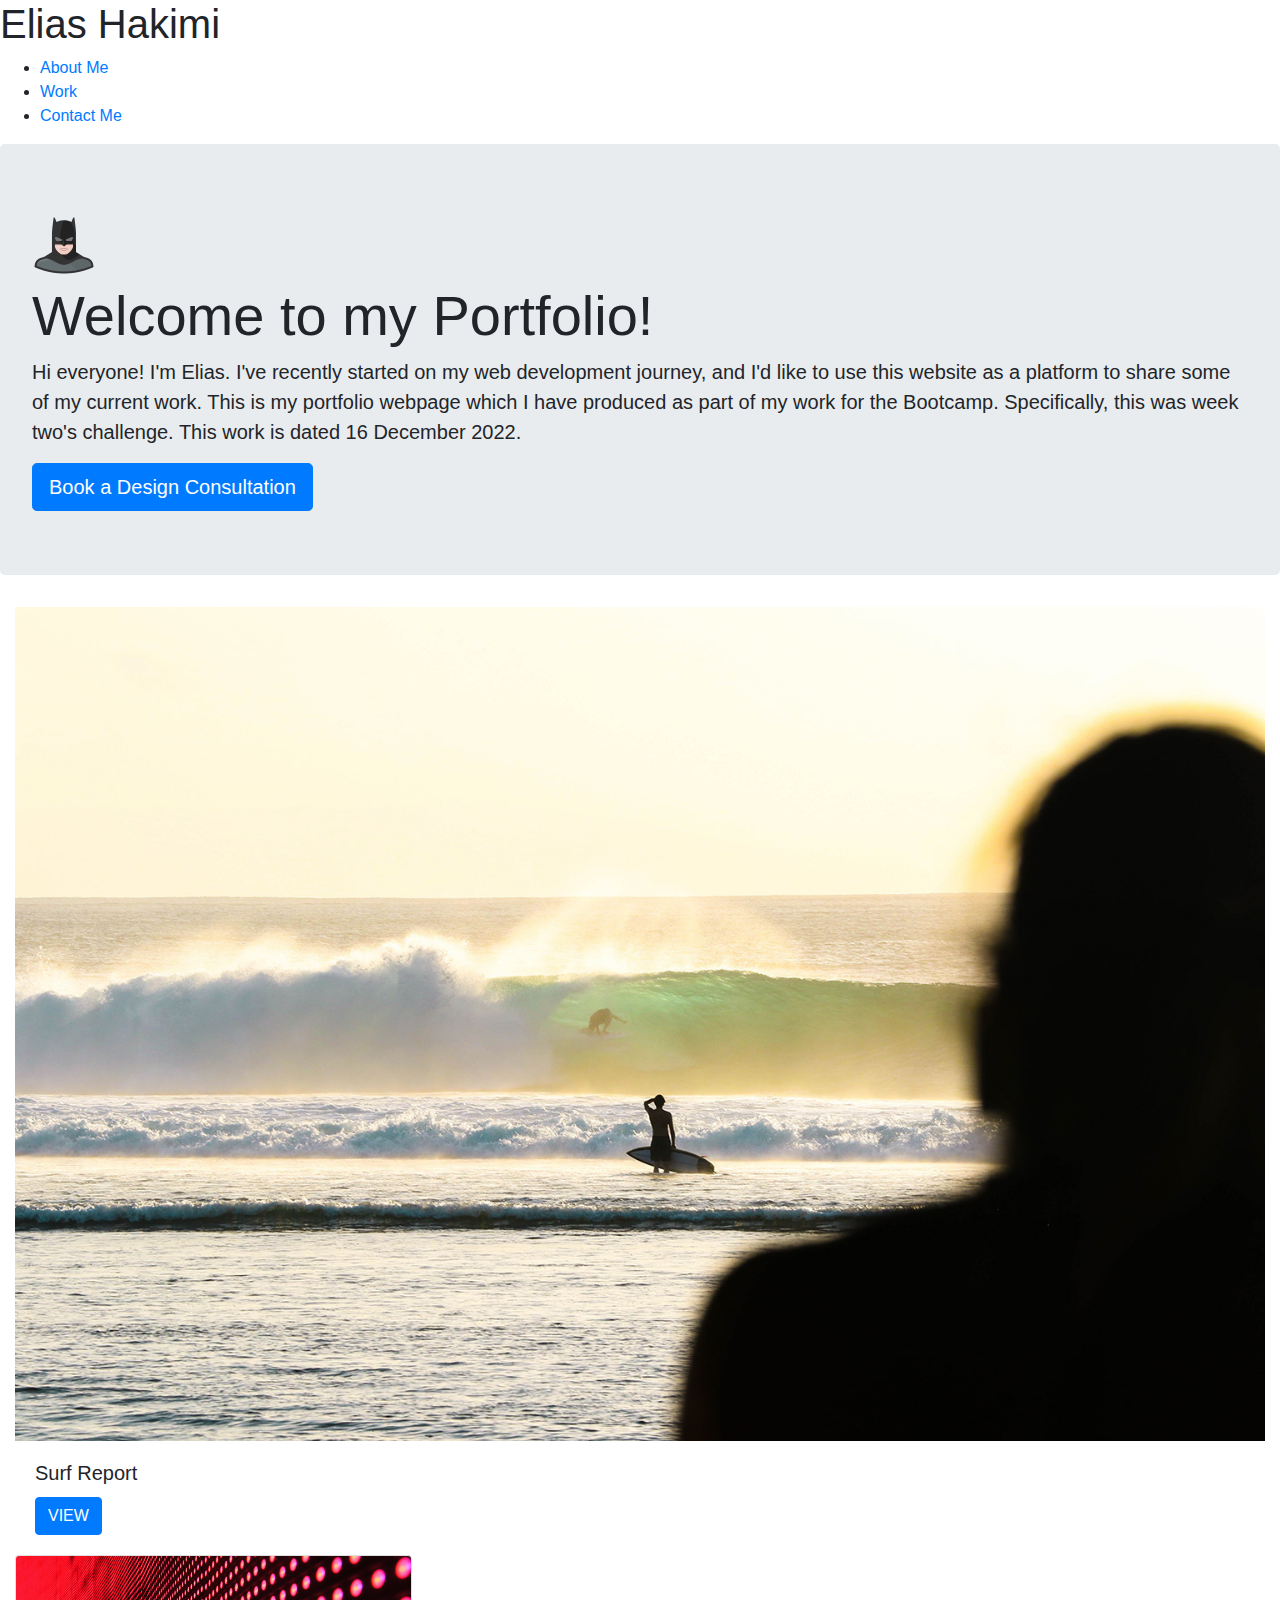
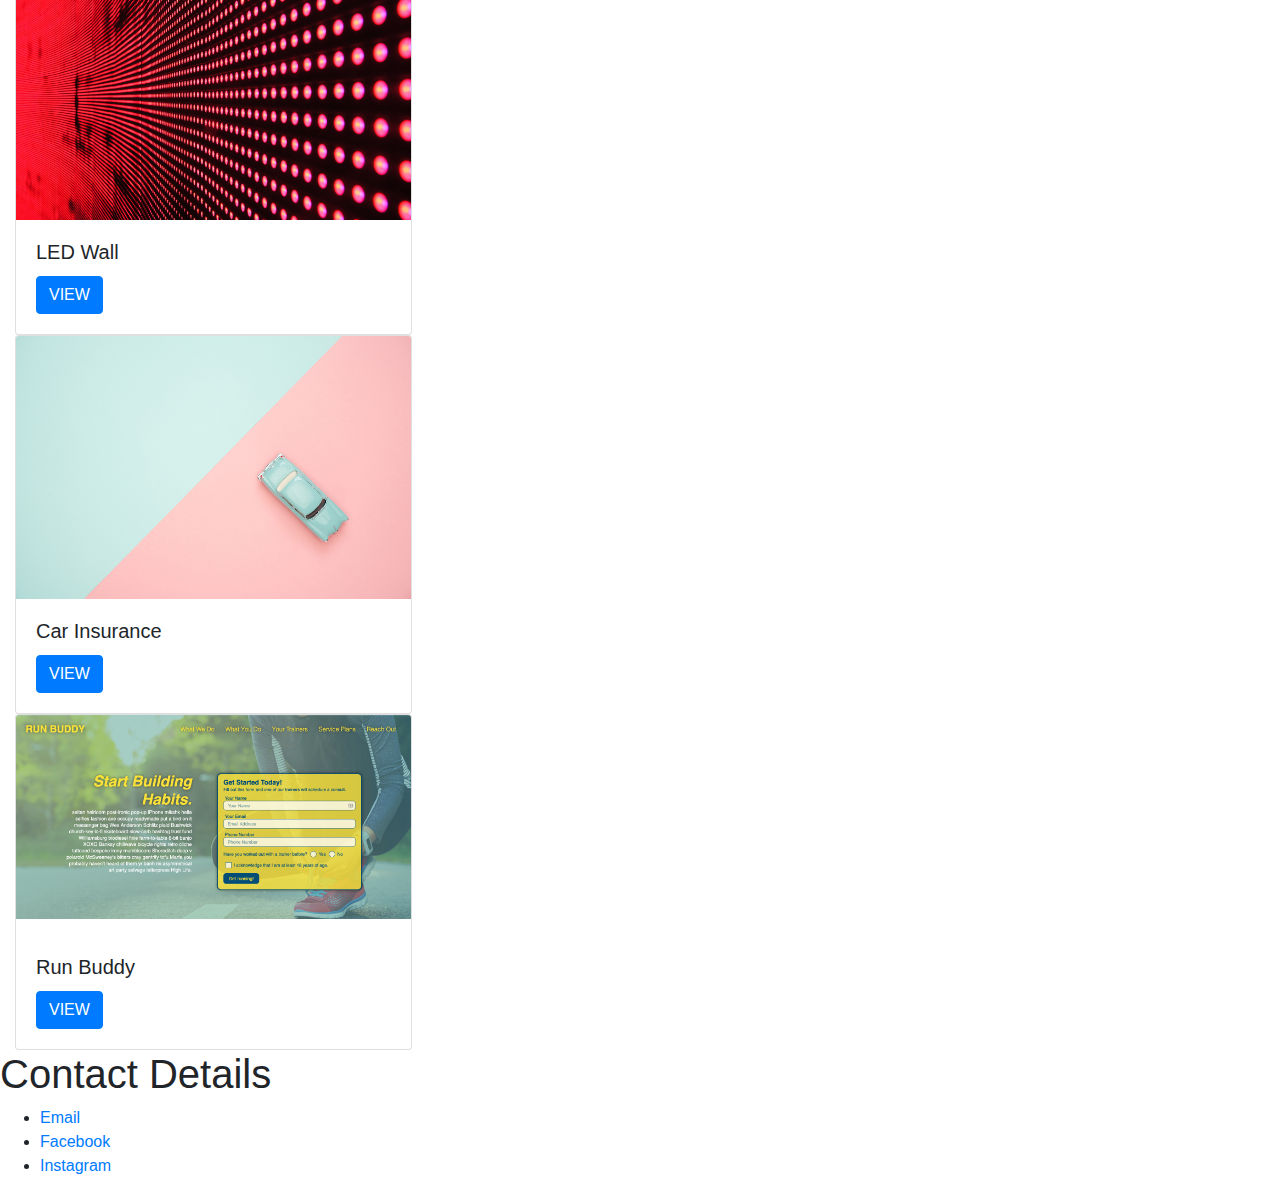
==== index.html @ 932a1f45 "moved .html file so that it can be accessed by github pages" ====
<!DOCTYPE html>
<html lang="en-gb">

<head>
  <!-- Required meta tags -->
  <meta charset="UTF-8"/>
  <meta name="viewport" content="width=device-width, initial-scale=1, shrink-to-fit=no">

  <!-- Bootstrap CSS -->
  <link rel="stylesheet" href="https://stackpath.bootstrapcdn.com/bootstrap/4.3.1/css/bootstrap.min.css"
    integrity="sha384-ggOyR0iXCbMQv3Xipma34MD+dH/1fQ784/j6cY/iJTQUOhcWr7x9JvoRxT2MZw1T" crossorigin="anonymous">
  <link href="https://fonts.googleapis.com/css?family=Anton|Jura&display=swap" rel="stylesheet">
  <link rel="stylesheet" href="./css/style.css">

  <title>Elias Hakimi Bootcamp Challenge 2 Portfolio</title>
</head>

<body>
<!-- Navigation -->
  <nav class="Main-Title-and-Links">
    <h1>Elias<span class="Hakimi"> Hakimi</span></h1>
    <div>
      <ul>
        <li>
          <a href="#About-Me">About Me</a>
        </li>
        <li>
          <a href="#Work">Work</a>
        </li>
        <li>
          <a href="#Contact-Me">Contact Me</a>
        </li>
      </ul>
    </div>
  </nav>

<!-- jumbotron -->
<div class="jumbotron">
  <div id="About-Me" div class="jumboCopy">
    <a class=navbar-brand><img src="../starter/images/batman-icon.png"></a>
    <h1 class="display-4">Welcome to my Portfolio!</h1>
    <p class="lead">Hi everyone! I'm Elias. I've recently started on my web development journey,
      and I'd like to use this website as a platform to share some of my current work. 
      This is my portfolio webpage which I have produced as part of 
      my work for the Bootcamp. Specifically, this was week two's challenge. 
      This work is dated 16 December 2022.</p>
    <a class="btn btn-primary btn-lg" href="#" role="button">Book a Design Consultation</a>
  </div>
</div>
<!-- End Jumbotron -->

<!-- Example Work 1  -->
<div class="container-fluid ">
  <div id="Work" div class="jumboCopy">
    <img src="../starter/images/02-portfolio-4.jpg" class="card-img-top" alt="image of a surfer">
      <div class="card-body">
        <h5 class="card-title">Surf Report</h5>
        <a href="#" class="btn btn-primary">VIEW</a>
      </div>
  </div>



</div>
<!-- End of Example 1 -->



<div class="container-fluid-2">
<!-- Example 2 -->
  <div class="cardContainer col-lg-4 col-md-4 col-sm-12">
    <div class="card">
      <img src="../starter/images/02-portfolio-1.jpg" class="card-img-top" alt="image of an LED wall">
      <div class="card-body">
        <h5 class="card-title">LED Wall</h5>
        <a href="#" class="btn btn-primary">VIEW</a>
      </div>
    </div>
  </div>
<!-- End of Example 2 -->
<!-- Example 3 -->
  <div class="cardContainer col-lg-4 col-md-4 col-sm-12">
    <div class="card">
      <img src="../starter/images/02-portfolio-3.jpg" class="card-img-top" alt="stock image with a topdown view of a vintage car on a solid pink/blue background, with a diagonal line bisecting the two colours">
      <div class="card-body">
        <h5 class="card-title">Car Insurance</h5>
        <a href="#" class="btn btn-primary">VIEW</a>
      </div>
    </div>
  </div>
<!-- End of Example 3 -->
<!-- Example 4 -->
<div class="cardContainer col-lg-4 col-md-4 col-sm-12">
  <div class="card">
    <img src="../starter/images/02-run-buddy.jpg"class="card-img-top" alt="Image of the run buddy application">
    <div class="card-body">
      <h5 class="card-title">Run Buddy</h5>
      <a href="#" class="btn btn-primary">VIEW</a>
    </div>
  </div>
</div>
</div>


<!-- footer -->
<nav class="Main-Title-and-Links">
  <h1>Contact<span class="Hakimi"> Details</span></h1>
  <div id="Contact-Me">
    <ul>
      <li>
        <a href="#">Email</a>
      </li>
      <li>
        <a href="#">Facebook</a>
      </li>
      <li>
        <a href="#">Instagram</a>
      </li>
    </ul>
  </div>
</nav>
<!-- End footer -->
<!-- Optional JavaScript -->
<!-- jQuery first, then Popper.js, then Bootstrap JS -->
<script src="https://code.jquery.com/jquery-3.3.1.slim.min.js"
  integrity="sha384-q8i/X+965DzO0rT7abK41JStQIAqVgRVzpbzo5smXKp4YfRvH+8abtTE1Pi6jizo"
  crossorigin="anonymous"></script>
<script src="https://cdnjs.cloudflare.com/ajax/libs/popper.js/1.14.7/umd/popper.min.js"
  integrity="sha384-UO2eT0CpHqdSJQ6hJty5KVphtPhzWj9WO1clHTMGa3JDZwrnQq4sF86dIHNDz0W1"
  crossorigin="anonymous"></script>
<script src="https://stackpath.bootstrapcdn.com/bootstrap/4.3.1/js/bootstrap.min.js"
  integrity="sha384-JjSmVgyd0p3pXB1rRibZUAYoIIy6OrQ6VrjIEaFf/nJGzIxFDsf4x0xIM+B07jRM"
  crossorigin="anonymous"></script>
</body>
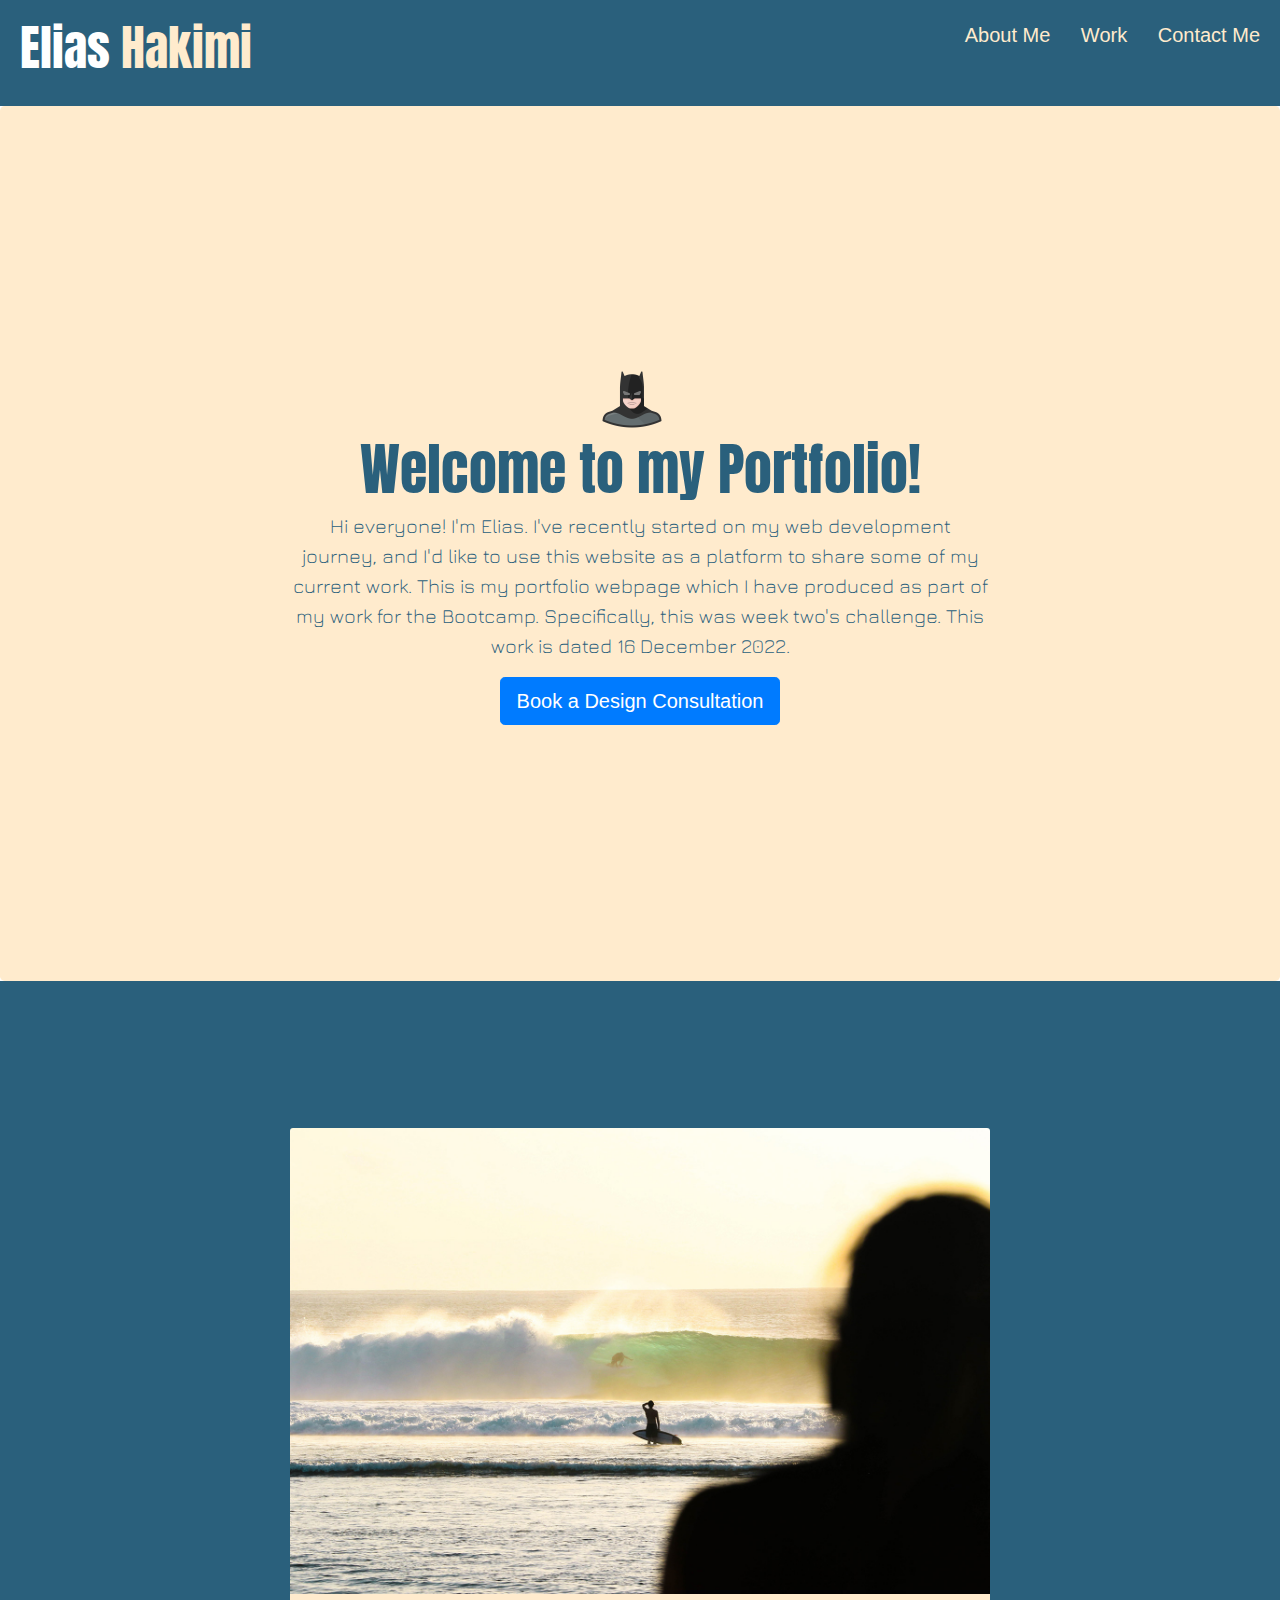
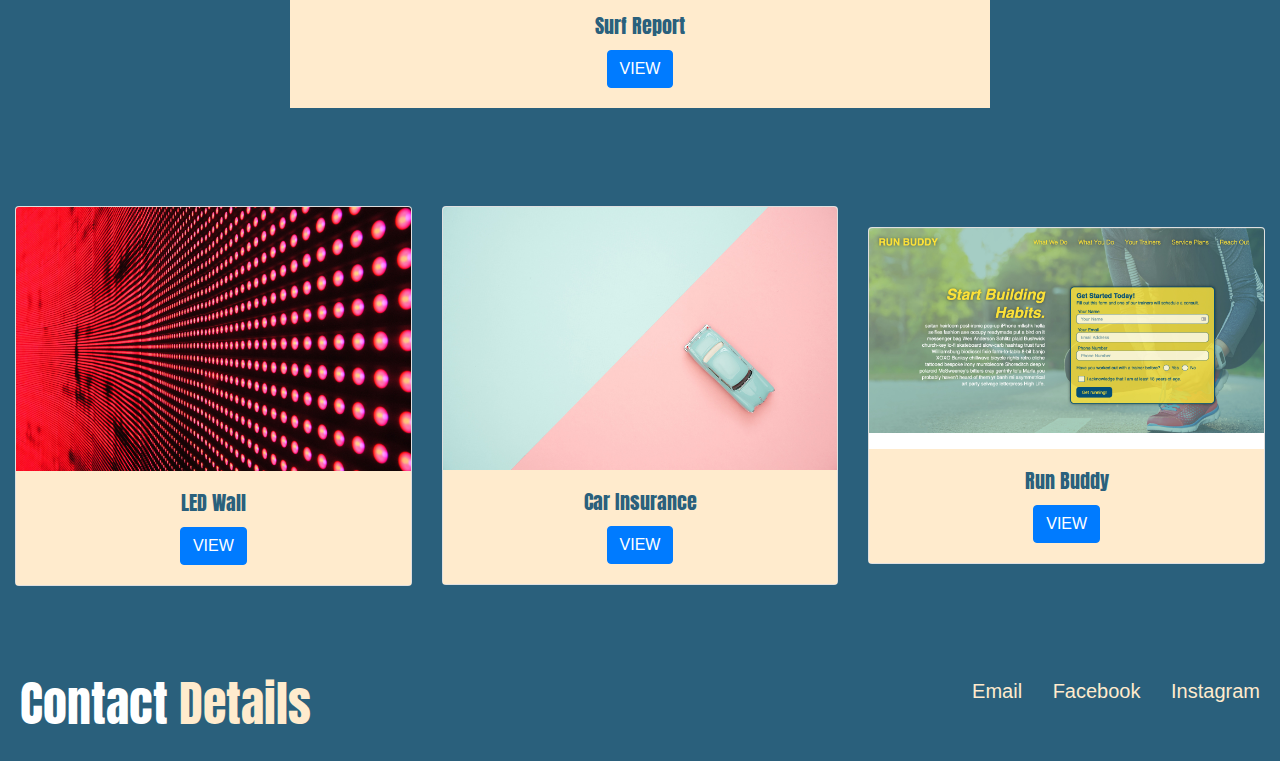
==== commit a6223b90: "updated html locations of images" ====
--- a/index.html
+++ b/index.html
@@ -10,7 +10,7 @@
   <link rel="stylesheet" href="https://stackpath.bootstrapcdn.com/bootstrap/4.3.1/css/bootstrap.min.css"
     integrity="sha384-ggOyR0iXCbMQv3Xipma34MD+dH/1fQ784/j6cY/iJTQUOhcWr7x9JvoRxT2MZw1T" crossorigin="anonymous">
   <link href="https://fonts.googleapis.com/css?family=Anton|Jura&display=swap" rel="stylesheet">
-  <link rel="stylesheet" href="./css/style.css">
+  <link rel="stylesheet" href="./starter/css/style.css">
 
   <title>Elias Hakimi Bootcamp Challenge 2 Portfolio</title>
 </head>
@@ -37,7 +37,7 @@
 <!-- jumbotron -->
 <div class="jumbotron">
   <div id="About-Me" div class="jumboCopy">
-    <a class=navbar-brand><img src="../starter/images/batman-icon.png"></a>
+    <a class=navbar-brand><img src="./starter/images/batman-icon.png"></a>
     <h1 class="display-4">Welcome to my Portfolio!</h1>
     <p class="lead">Hi everyone! I'm Elias. I've recently started on my web development journey,
       and I'd like to use this website as a platform to share some of my current work. 
@@ -52,7 +52,7 @@
 <!-- Example Work 1  -->
 <div class="container-fluid ">
   <div id="Work" div class="jumboCopy">
-    <img src="../starter/images/02-portfolio-4.jpg" class="card-img-top" alt="image of a surfer">
+    <img src="./starter/images/02-portfolio-4.jpg" class="card-img-top" alt="image of a surfer">
       <div class="card-body">
         <h5 class="card-title">Surf Report</h5>
         <a href="#" class="btn btn-primary">VIEW</a>
@@ -70,7 +70,7 @@
 <!-- Example 2 -->
   <div class="cardContainer col-lg-4 col-md-4 col-sm-12">
     <div class="card">
-      <img src="../starter/images/02-portfolio-1.jpg" class="card-img-top" alt="image of an LED wall">
+      <img src="./starter/images/02-portfolio-1.jpg" class="card-img-top" alt="image of an LED wall">
       <div class="card-body">
         <h5 class="card-title">LED Wall</h5>
         <a href="#" class="btn btn-primary">VIEW</a>
@@ -81,7 +81,7 @@
 <!-- Example 3 -->
   <div class="cardContainer col-lg-4 col-md-4 col-sm-12">
     <div class="card">
-      <img src="../starter/images/02-portfolio-3.jpg" class="card-img-top" alt="stock image with a topdown view of a vintage car on a solid pink/blue background, with a diagonal line bisecting the two colours">
+      <img src="./starter/images/02-portfolio-3.jpg" class="card-img-top" alt="stock image with a topdown view of a vintage car on a solid pink/blue background, with a diagonal line bisecting the two colours">
       <div class="card-body">
         <h5 class="card-title">Car Insurance</h5>
         <a href="#" class="btn btn-primary">VIEW</a>
@@ -92,7 +92,7 @@
 <!-- Example 4 -->
 <div class="cardContainer col-lg-4 col-md-4 col-sm-12">
   <div class="card">
-    <img src="../starter/images/02-run-buddy.jpg"class="card-img-top" alt="Image of the run buddy application">
+    <img src="./starter/images/02-run-buddy.jpg"class="card-img-top" alt="Image of the run buddy application">
     <div class="card-body">
       <h5 class="card-title">Run Buddy</h5>
       <a href="#" class="btn btn-primary">VIEW</a>
--- a/starter/css/style.css
+++ b/starter/css/style.css
@@ -0,0 +1,167 @@
+h1, h2, h3 , h4, h5, h6, footer {
+  font-family: 'Anton', sans-serif;
+}
+p {
+  font-family: 'Jura', sans-serif;
+}
+
+* {
+  box-sizing: border-box;
+  padding: 0;
+  margin: 0;
+}
+
+body {
+  background-color: white;
+  margin: 0;
+  padding: 0;
+  font-family: 'Trebuchet MS', 'Lucida Sans Unicode', 'Lucida Grande', 'Lucida Sans', Arial, sans-serif;
+  line-height: 1.5;
+}
+
+.Main-Title-and-Links {
+  padding: 20px;
+  font-family: 'Trebuchet MS', 'Lucida Sans Unicode', 'Lucida Grande', 'Lucida Sans', Arial, sans-serif;
+  background-color: #2a607c;
+  color: #ffffff;
+}
+
+
+
+.Main-Title-and-Links h1 {
+  display: inline-block;
+  font-size: 48px;
+}
+
+.Main-Title-and-Links h1 .Hakimi{
+  color: blanchedalmond;
+}
+
+.Main-Title-and-Links div {
+  display: inline-block;
+  float: right;
+  font-family: 'Trebuchet MS', 'Lucida Sans Unicode', 'Lucida Grande', 'Lucida Sans', Arial, sans-serif;
+  font-size: 20px;
+}
+
+.Main-Title-and-Links div ul {
+  list-style-type: none;
+}
+
+.Main-Title-and-Links div ul li {
+  display: inline-block;
+  margin-left: 25px;
+}
+
+a {
+  color: blanchedalmond;
+  text-decoration: none;
+}
+
+p {
+  font-size: 16px;
+}
+
+.float-left {
+  float: left;
+  margin-right: 125px;
+  height: 150px;
+  width: 120px;
+}
+
+.content {
+  display: inline-block;
+  margin-left: 20px;
+}
+
+.About-Me {
+  margin-bottom: 20px;
+  padding: 20px;
+  height: 300px;
+  font-family: 'Gill Sans', 'Gill Sans MT', Calibri, 'Trebuchet MS', sans-serif;
+  background-color:white;
+  color: #2a607c;
+}
+
+
+.jumbotron {
+  background-color: blanchedalmond;
+  background-size: cover;
+  background-repeat: no-repeat;
+  height: calc(100vh - 25px);
+  display: flex;
+  align-items: center;
+  justify-content: center;
+  margin: 0;
+}
+
+.jumboCopy {
+  width: 70%;
+  min-width: 500px;
+  max-width: 700px;
+  color: #2a607c;
+  text-align: center;
+}  
+
+.Work {
+  margin: 0%;
+  background-color:#2a607c;;
+  background-size: cover;
+  background-repeat: no-repeat;
+  height: fit-content;
+  padding-top: 10px;
+}
+
+.container-fluid {
+  background-color: #2a607c;
+  background-size: cover;
+  background-repeat: no-repeat;
+  height: calc(100vh - 25px);
+  display: flex;
+  align-items: center;
+  justify-content: center;
+  margin: 0;
+}
+
+.cardContainer{
+  text-align: center;
+}
+
+.card {
+  margin: 0 auto;
+  padding: auto;
+}
+
+.card-body {
+  background-color: blanchedalmond;
+}
+
+.card-title {
+  color: #2a607c;
+}
+
+.container-fluid-2{
+  background-color: #2a607c;
+  background-size: cover;
+  background-repeat: no-repeat;
+  height: 400px;
+  display: flex;
+  align-items: center;
+  justify-content: center;
+  margin: 0;
+  padding-bottom: 120px;
+}
+
+.footer {
+  display: flex;
+  justify-content: space-between;
+  align-items: center;
+  background: blanchedalmond;
+  height: 100px;
+  margin: 0;
+  padding: 0;
+}
+
+@media only screen and (min-height: 740px), (max-width:1000px), (orienation:landscape) {
+  p {font-size: 1.25rem;}
+}